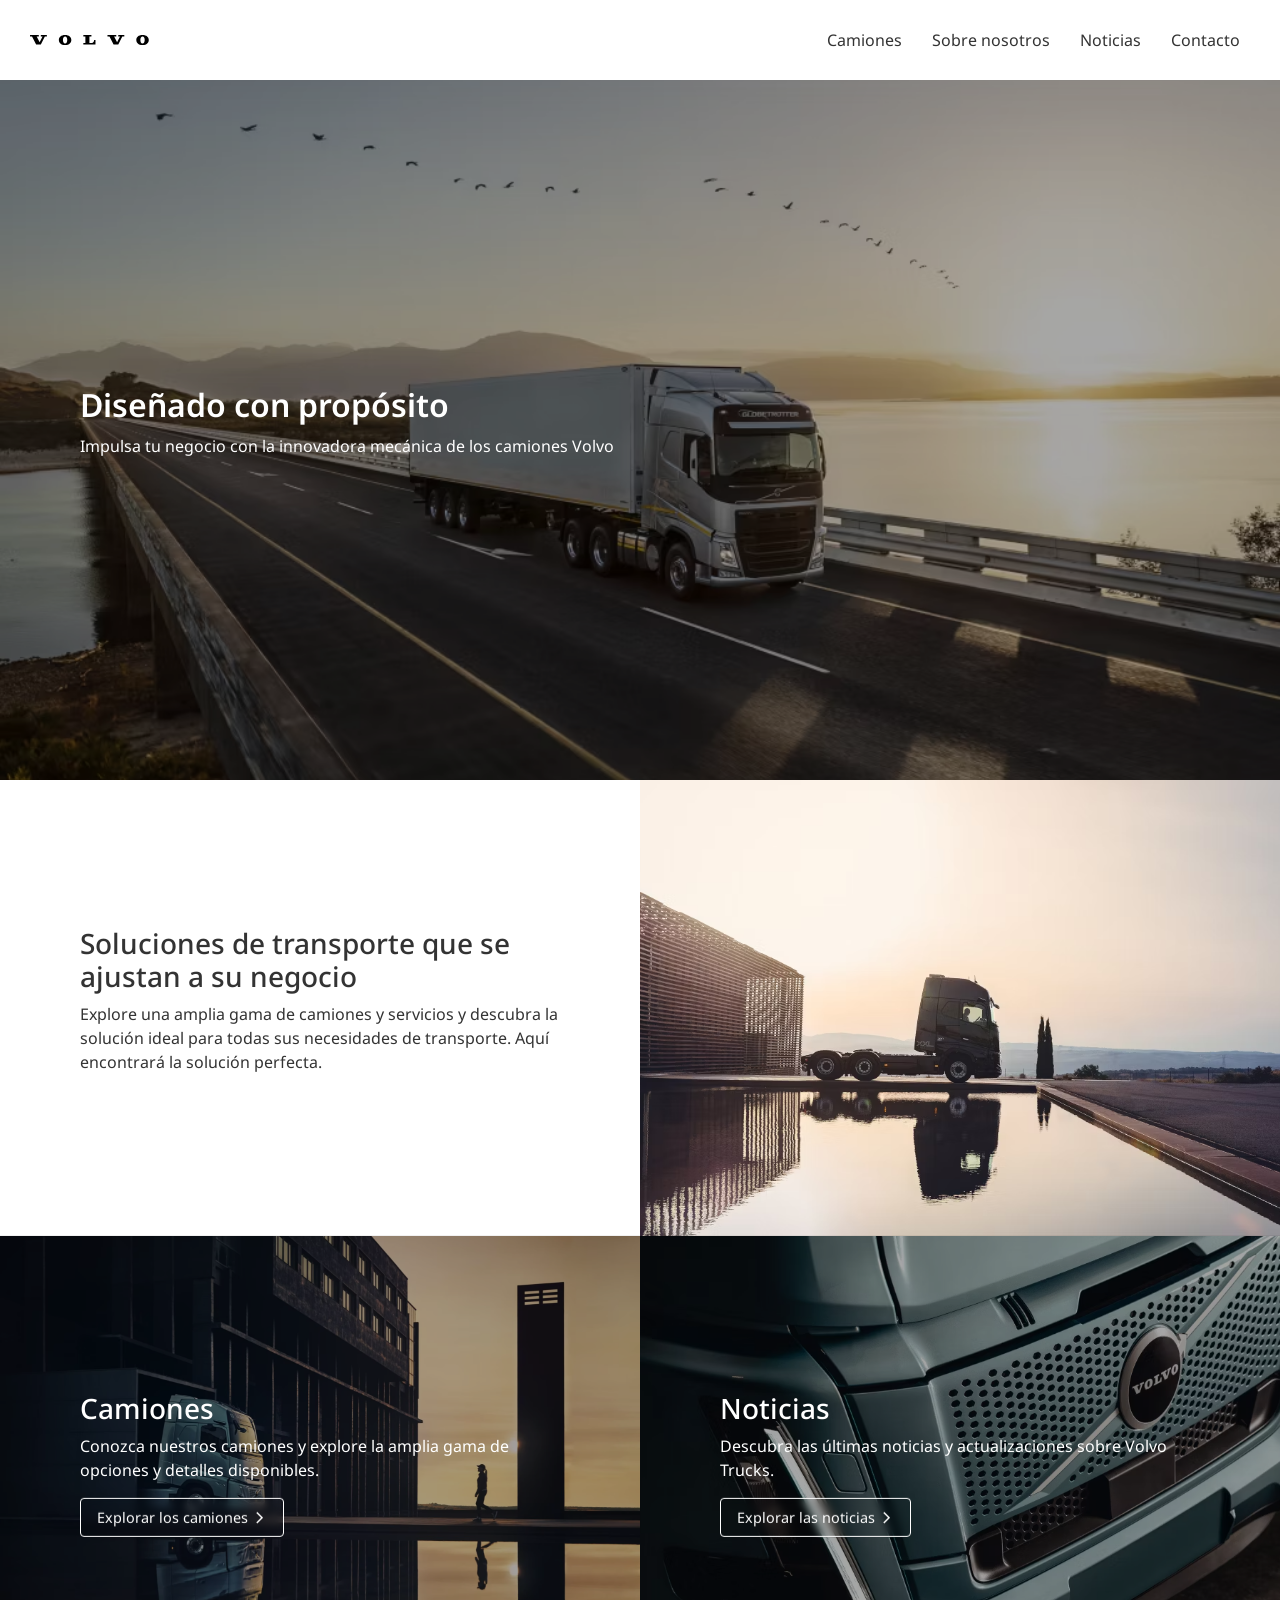
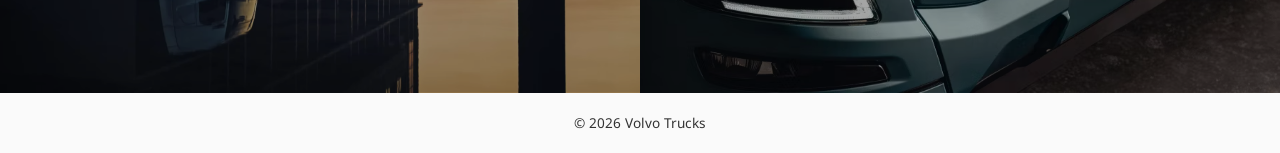
==== index.html @ fb96b5c9 "Cambios iniciales del sitio (Incorpora libreria de bootstrap, tipografia e iconos)" ====
<!doctype html>
<html lang="en">
  <head>
    <meta charset="UTF-8" />
    <meta name="viewport" content="width=device-width, initial-scale=1.0" />
    <meta
      name="description"
      content="Innovación en camiones Volvo para el mejor desarrollo de transporte y logística"
    />
    <title>Volvo Trucks - Innovación en camiones</title>

    <link
      href="https://cdn.jsdelivr.net/npm/bootstrap@5.3.8/dist/css/bootstrap.min.css"
      rel="stylesheet"
      integrity="sha384-sRIl4kxILFvY47J16cr9ZwB07vP4J8+LH7qKQnuqkuIAvNWLzeN8tE5YBujZqJLB"
      crossorigin="anonymous"
    />

    <link rel="preconnect" href="https://fonts.googleapis.com" />
    <link rel="preconnect" href="https://fonts.gstatic.com" crossorigin />
    <link
      href="https://fonts.googleapis.com/css2?family=Noto+Sans:ital,wght@0,100..900;1,100..900&display=swap"
      rel="stylesheet"
    />

    <link href="https://fonts.googleapis.com/css2?family=Material+Symbols+Outlined" rel="stylesheet" />

    <link rel="stylesheet" href="/css/style.css" />
  </head>

  <body>
    <header>
      <nav>
        <a id="logo" href="/index.html">
          <img src="./assets/logo.svg" alt="Logo de Volvo Trucks" />
        </a>
        <ul>
          <li><a href="pages/camiones.html">Camiones</a></li>
          <li><a href="pages/nosotros.html">Sobre nosotros</a></li>
          <li><a href="pages/noticias.html">Noticias</a></li>
          <li><a href="pages/contacto.html">Contacto</a></li>
        </ul>
      </nav>
    </header>

    <main>
      <section id="portada">
        <img src="./assets/portada.png" alt="Portada de Volvo Trucks" />
        <div class="overlay">
          <h2>Diseñado con propósito</h2>
          <p>Impulsa tu negocio con la innovadora mecánica de los camiones Volvo</p>
        </div>
      </section>

      <section id="informacion">
        <div class="column">
          <div class="overlay light">
            <h3>Soluciones de transporte que se ajustan a su negocio</h3>
            <p>
              Explore una amplia gama de camiones y servicios y descubra la solución ideal para todas sus necesidades de
              transporte. Aquí encontrará la solución perfecta.
            </p>
          </div>
        </div>

        <div class="column">
          <img src="./assets/imagen-2.png" alt="Soluciones de transporte Volvo Trucks" />
        </div>

        <div class="column">
          <img src="./assets/imagen-1.png" alt="Portada de Volvo Trucks" />
          <div class="overlay">
            <h3>Camiones</h3>
            <p>Conozca nuestros camiones y explore la amplia gama de opciones y detalles disponibles.</p>
            <a class="button outline-light" href="./pages/camiones.html">Explorar los camiones</a>
          </div>
        </div>

        <div class="column">
          <img src="./assets/imagen-3.png" alt="Portada de Volvo Trucks" />
          <div class="overlay">
            <h3>Noticias</h3>
            <p>Descubra las últimas noticias y actualizaciones sobre Volvo Trucks.</p>
            <a class="button outline-light" href="./pages/noticias.html">Explorar las noticias</a>
          </div>
        </div>
      </section>
    </main>

    <footer>
      <p>&copy; 2026 Volvo Trucks</p>
    </footer>

    <script
      src="https://cdn.jsdelivr.net/npm/bootstrap@5.3.8/dist/js/bootstrap.bundle.min.js"
      integrity="sha384-FKyoEForCGlyvwx9Hj09JcYn3nv7wiPVlz7YYwJrWVcXK/BmnVDxM+D2scQbITxI"
      crossorigin="anonymous"
    ></script>
  </body>
</html>
---- css/style.css ----
/* GENERAL */
* {
  margin: 0;
  padding: 0;
  box-sizing: border-box;
}

body {
  font-family: 'Noto Sans', sans-serif;
  font-size: 16px;
  font-weight: 400;
}

img {
  width: 100%;
  height: 100%;
  object-fit: cover;
}

h1 {
  font-size: 2.5rem;
  font-weight: 600;
  margin-bottom: 20px;
}

h2 {
  font-size: 2rem;
  font-weight: 600;
  margin-bottom: 10px;
}

h3 {
  font-size: 1.75rem;
  font-weight: 500;
}

p {
  font-size: 1rem;
}

.button {
  display: inline-flex;
  align-items: center;
  padding: 8px 16px;
  background-color: #333;
  color: #fff;
  font-size: 0.9rem;
  text-decoration: none;
  border-radius: 4px;
  vertical-align: middle;
  transition: all 0.3s;
  backdrop-filter: blur(4px);
}

.button:hover {
  background-color: #555;
}

.button::after {
  content: '\e5e1';
  font-family: 'Material Symbols Outlined';
  margin-left: 5px;
}

.button.outline-dark {
  background-color: transparent;
  border: 1px solid #333;
  color: #333;
}
.button.outline-dark:hover {
  background-color: rgba(51, 51, 51, 0.25);
}

.button.outline-light {
  background-color: transparent;
  border: 1px solid #fff;
  color: #fff;
}

.button.outline-light:hover {
  background-color: rgba(255, 255, 255, 0.25);
}

/* NAV */
nav {
  background-color: #fff;
  color: #333;
  padding: 0 30px;
  display: flex;
  align-items: center;
  justify-content: space-between;
}

nav #logo {
  width: 120px;
  height: 80px;
}

nav #logo img {
  width: 100%;
  height: 100%;
  object-fit: contain;
}

nav ul {
  list-style: none;
  display: flex;
  align-items: center;
  gap: 20px;
  margin: 0;
  padding: 0;
}

nav ul li a {
  color: #333;
  line-height: 80px;
  text-decoration: none;
  margin-right: 10px;
  transition: all 0.3s;
  position: relative;
}

nav ul li a:hover {
  color: #999;
}

nav ul li a::after {
  position: absolute;
  bottom: -2px;
  content: '';
  display: block;
  width: 0;
  height: 1px;
  background-color: #999;
  transition: all 0.3s;
}

nav ul li a:hover::after {
  width: 85%;
}

/* SECTION */
section {
  position: relative;
  overflow: hidden;
}

section .overlay {
  position: absolute;
  top: 50%;
  left: 50%;
  transform: translate(-50%, -50%);
  width: 100%;
  height: 100%;
  background-color: rgba(0, 0, 0, 0.35);
  display: flex;
  flex-direction: column;
  justify-content: center;
  align-items: flex-start;
  padding: 50px 80px;
  color: #fff;
}

section .overlay.light {
  background-color: rgba(255, 255, 255, 0.35);
  color: #333;
}

section .column {
  position: relative;
}

section .content {
  padding: 30px;
  position: relative;
}

#informacion {
  display: grid;
  grid-template-columns: repeat(2, 1fr);
  grid-template-rows: repeat(2, 1fr);
}

/* FOOTER */
footer {
  background-color: #fafafa;
  color: #333;
  text-align: center;
  padding: 20px 10px;
}

footer p {
  font-size: 0.85rem;
  margin: 0;
  padding: 0;
}

/* MEDIA QUERIES */
@media all and (min-width: 1024px) {
  #portada img {
    height: 700px;
  }

  #camiones > img {
    height: 500px;
  }
}
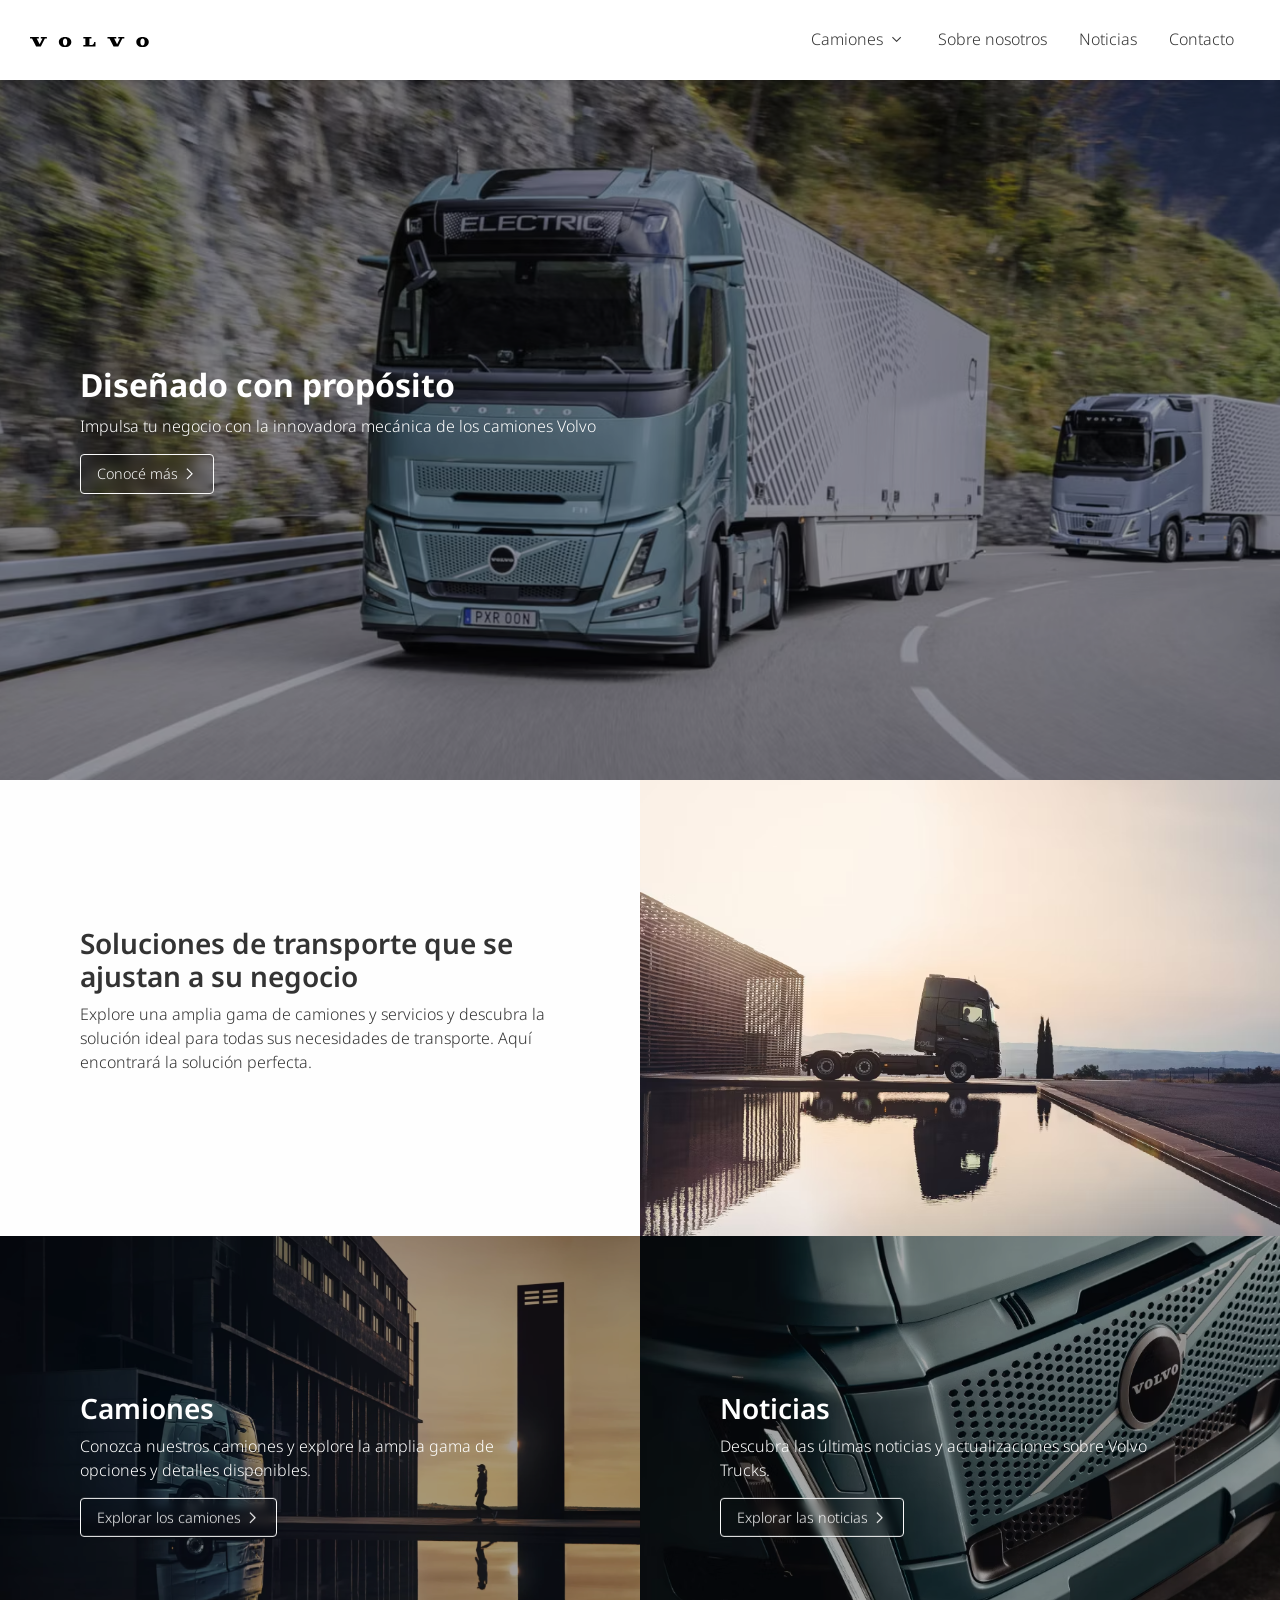
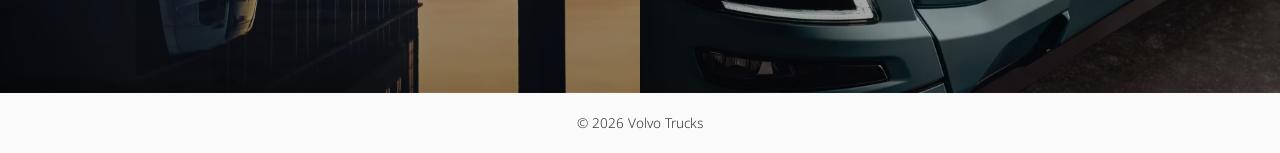
==== commit e138de06: "Agrega contenido a paginas, pasa css a scss y agrega animaciones" ====
--- a/index.html
+++ b/index.html
@@ -16,6 +16,8 @@
       crossorigin="anonymous"
     />
 
+    <link href="https://unpkg.com/aos@2.3.1/dist/aos.css" rel="stylesheet" />
+
     <link rel="preconnect" href="https://fonts.googleapis.com" />
     <link rel="preconnect" href="https://fonts.gstatic.com" crossorigin />
     <link
@@ -25,35 +27,87 @@
 
     <link href="https://fonts.googleapis.com/css2?family=Material+Symbols+Outlined" rel="stylesheet" />
 
-    <link rel="stylesheet" href="/css/style.css" />
+    <link rel="stylesheet" href="./css/main.css" />
   </head>
 
   <body>
     <header>
-      <nav>
-        <a id="logo" href="/index.html">
-          <img src="./assets/logo.svg" alt="Logo de Volvo Trucks" />
-        </a>
-        <ul>
-          <li><a href="pages/camiones.html">Camiones</a></li>
-          <li><a href="pages/nosotros.html">Sobre nosotros</a></li>
-          <li><a href="pages/noticias.html">Noticias</a></li>
-          <li><a href="pages/contacto.html">Contacto</a></li>
-        </ul>
+      <nav class="navbar navbar-expand-lg fixed-top shadow-sm">
+        <div class="container-fluid p-0">
+          <a id="logo" class="navbar-brand" href="./index.html">
+            <img src="./assets/logo.svg" alt="Logo de Volvo Trucks" />
+          </a>
+
+          <button
+            id="btnMobileMenu"
+            class="navbar-toggler"
+            type="button"
+            data-bs-toggle="offcanvas"
+            data-bs-target="#offcanvasRight"
+            aria-controls="offcanvasRight"
+          >
+            <span class="navbar-toggler-icon"></span>
+          </button>
+
+          <div class="offcanvas offcanvas-end" id="offcanvasRight" tabindex="-1" aria-labelledby="offcanvasRightLabel">
+            <div class="offcanvas-header">
+              <a class="offcanvas-brand" href="./index.html">
+                <img src="./assets/logo.svg" alt="Logo de Volvo Trucks" />
+              </a>
+
+              <button type="button" class="btn-close" data-bs-dismiss="offcanvas" aria-label="Close"></button>
+            </div>
+
+            <div class="offcanvas-body justify-content-end">
+              <ul class="navbar-nav">
+                <li class="nav-item dropdown">
+                  <a
+                    class="nav-link dropdown-toggle"
+                    href="./pages/camiones.html"
+                    role="button"
+                    data-bs-toggle="dropdown"
+                    aria-haspopup="true"
+                    aria-expanded="false"
+                  >
+                    Camiones
+                  </a>
+                  <div class="dropdown-menu" aria-labelledby="navbarDropdown">
+                    <a class="dropdown-item" href="./pages/camiones.html">Volvo FH16 Aero</a>
+                    <a class="dropdown-item" href="./pages/camiones.html">Volvo FH Aero</a>
+                    <a class="dropdown-item" href="./pages/camiones.html">Volvo FH16</a>
+                    <a class="dropdown-item" href="./pages/camiones.html">Volvo FH</a>
+                    <a class="dropdown-item" href="./pages/camiones.html">Volvo FMX</a>
+                    <a class="dropdown-item" href="./pages/camiones.html">Volvo FM</a>
+                  </div>
+                </li>
+                <li class="nav-item">
+                  <a class="nav-link" href="./pages/nosotros.html">Sobre nosotros</a>
+                </li>
+                <li class="nav-item">
+                  <a class="nav-link" href="./pages/noticias.html">Noticias</a>
+                </li>
+                <li class="nav-item">
+                  <a class="nav-link" href="./pages/contacto.html">Contacto</a>
+                </li>
+              </ul>
+            </div>
+          </div>
+        </div>
       </nav>
     </header>
 
-    <main>
-      <section id="portada">
+    <main id="home">
+      <section id="hero" data-aos="fade-in" data-aos-duration="1000">
         <img src="./assets/portada.png" alt="Portada de Volvo Trucks" />
         <div class="overlay">
           <h2>Diseñado con propósito</h2>
           <p>Impulsa tu negocio con la innovadora mecánica de los camiones Volvo</p>
+          <a class="button outline-light" href="./pages/nosotros.html">Conocé más</a>
         </div>
       </section>
 
-      <section id="informacion">
-        <div class="column">
+      <section id="information">
+        <div class="column" data-aos="fade-up" data-aos-delay="300">
           <div class="overlay light">
             <h3>Soluciones de transporte que se ajustan a su negocio</h3>
             <p>
@@ -63,11 +117,11 @@
           </div>
         </div>
 
-        <div class="column">
+        <div class="column" data-aos="fade-up" data-aos-delay="600">
           <img src="./assets/imagen-2.png" alt="Soluciones de transporte Volvo Trucks" />
         </div>
 
-        <div class="column">
+        <div class="column" data-aos="fade-up" data-aos-delay="300">
           <img src="./assets/imagen-1.png" alt="Portada de Volvo Trucks" />
           <div class="overlay">
             <h3>Camiones</h3>
@@ -76,7 +130,7 @@
           </div>
         </div>
 
-        <div class="column">
+        <div class="column" data-aos="fade-up" data-aos-delay="600">
           <img src="./assets/imagen-3.png" alt="Portada de Volvo Trucks" />
           <div class="overlay">
             <h3>Noticias</h3>
@@ -96,5 +150,10 @@
       integrity="sha384-FKyoEForCGlyvwx9Hj09JcYn3nv7wiPVlz7YYwJrWVcXK/BmnVDxM+D2scQbITxI"
       crossorigin="anonymous"
     ></script>
+
+    <script src="https://unpkg.com/aos@2.3.1/dist/aos.js"></script>
+    <script>
+      AOS.init();
+    </script>
   </body>
 </html>
--- a/css/main.css
+++ b/css/main.css
@@ -0,0 +1,473 @@
+/* VARIABLES */
+/* GENERALES */
+* {
+  margin: 0;
+  padding: 0;
+  box-sizing: border-box;
+}
+
+body {
+  font-family: "Noto Sans", sans-serif;
+  font-size: 16px;
+  font-weight: 300;
+}
+
+main {
+  padding-top: 80px;
+}
+
+img {
+  width: 100%;
+  height: 100%;
+  object-fit: cover;
+}
+
+h1 {
+  font-size: 2.5rem;
+  font-weight: 700;
+  margin-bottom: 20px;
+}
+@media (max-width: 1023px) {
+  h1 {
+    font-size: 2rem;
+  }
+}
+@media (max-width: 479px) {
+  h1 {
+    font-size: 1.65rem;
+  }
+}
+
+h2 {
+  font-size: 2rem;
+  font-weight: 700;
+  margin-bottom: 10px;
+}
+@media (max-width: 1023px) {
+  h2 {
+    font-size: 1.75rem;
+  }
+}
+@media (max-width: 479px) {
+  h2 {
+    font-size: 1.5rem;
+  }
+}
+
+h3 {
+  font-size: 1.75rem;
+  font-weight: 600;
+}
+@media (max-width: 1023px) {
+  h3 {
+    font-size: 1.5rem;
+  }
+}
+@media (max-width: 479px) {
+  h3 {
+    font-size: 1.2rem;
+  }
+}
+
+p {
+  font-size: 1rem;
+}
+@media (max-width: 1023px) {
+  p {
+    font-size: 0.95rem;
+  }
+}
+@media (max-width: 479px) {
+  p {
+    font-size: 0.9rem;
+  }
+}
+
+.button {
+  display: inline-flex;
+  align-items: center;
+  padding: 8px 16px;
+  background-color: #333;
+  color: #fff;
+  font-size: 0.9rem;
+  text-decoration: none;
+  border: none;
+  border-radius: 4px;
+  transition: all 0.3s ease;
+  backdrop-filter: blur(5px);
+}
+.button:hover {
+  background-color: #999;
+}
+.button::after {
+  content: "\e5e1";
+  font-family: "Material Symbols Outlined";
+  margin-left: 5px;
+  transition: all 0.3s ease;
+}
+.button:hover::after {
+  transform: translateX(5px);
+}
+.button.outline-dark {
+  background-color: transparent;
+  border: 1px solid #333;
+  color: #333;
+}
+.button.outline-dark:hover {
+  background-color: rgba(51, 51, 51, 0.25);
+}
+.button.outline-light {
+  background-color: transparent;
+  border: 1px solid #fafafa;
+  color: #fafafa;
+}
+.button.outline-light:hover {
+  background-color: rgba(250, 250, 250, 0.25);
+}
+.button.no-icon::after {
+  content: none;
+}
+@media (max-width: 1023px) {
+  .button {
+    font-size: 0.85rem;
+  }
+}
+@media (max-width: 479px) {
+  .button {
+    font-size: 0.8rem;
+  }
+}
+
+.link {
+  display: inline-flex;
+  align-items: center;
+  color: #999;
+  font-size: 0.9rem;
+  text-decoration: none;
+  transition: all 0.3s ease;
+}
+.link:hover {
+  color: #333;
+}
+.link::after {
+  content: "\e5e1";
+  font-family: "Material Symbols Outlined";
+  margin-left: 5px;
+  transition: all 0.3s ease;
+}
+.link:hover::after {
+  transform: translateX(5px);
+}
+.link.light {
+  color: #fafafa;
+}
+.link.light:hover {
+  color: #999;
+}
+@media (max-width: 1023px) {
+  .link {
+    font-size: 0.85rem;
+  }
+}
+@media (max-width: 479px) {
+  .link {
+    font-size: 0.8rem;
+  }
+}
+
+/* SECTION */
+section {
+  position: relative;
+  overflow: hidden;
+}
+section .overlay {
+  position: absolute;
+  top: 50%;
+  left: 50%;
+  transform: translate(-50%, -50%);
+  width: 100%;
+  height: 100%;
+  background-color: rgba(0, 0, 0, 0.35);
+  display: flex;
+  flex-direction: column;
+  justify-content: center;
+  align-items: flex-start;
+  padding: 50px 80px;
+  color: #fff;
+}
+section .overlay.light {
+  background-color: rgba(250, 250, 250, 0.25);
+  color: #333;
+}
+@media (max-width: 1023px) {
+  section .overlay {
+    padding: 30px 50px;
+  }
+}
+@media (max-width: 479px) {
+  section .overlay {
+    padding: 20px 30px;
+  }
+}
+section .column {
+  position: relative;
+  overflow: hidden;
+}
+section .column img {
+  transition: all 0.3s ease;
+}
+section .column:hover img {
+  transform: scale(1.1);
+}
+section .content {
+  padding: 30px;
+  position: relative;
+}
+@media (max-width: 1023px) {
+  section .content {
+    padding: 20px;
+  }
+}
+@media (max-width: 479px) {
+  section .content {
+    padding: 15px;
+  }
+}
+
+/* HEADER */
+header nav {
+  background-color: #fff;
+  color: #333;
+  padding: 0 30px !important;
+  min-height: 80px;
+}
+header nav #logo {
+  width: 120px;
+}
+header nav .nav-item {
+  position: relative;
+}
+header nav .nav-item .nav-link, header nav .nav-item .dropdown-item {
+  color: #333 !important;
+  transition: all 0.3s ease;
+  padding: 0.5rem 1rem !important;
+  display: flex;
+  align-items: center;
+  font-weight: 300;
+  line-height: 1.2rem;
+}
+header nav .nav-item .nav-link:hover, header nav .nav-item .dropdown-item:hover {
+  color: #999 !important;
+}
+@media (max-width: 1023px) {
+  header nav .nav-item .nav-link, header nav .nav-item .dropdown-item {
+    font-size: 1rem;
+    padding: 0.5rem 0 !important;
+  }
+}
+header nav .nav-item .dropdown-toggle::after {
+  content: "\e69b";
+  font-family: "Material Symbols Outlined";
+  border: none;
+  font-size: 1.2rem;
+  line-height: 1.2rem;
+  margin-left: 0.25rem;
+  vertical-align: initial;
+  transition: all 0.3s ease;
+}
+header nav .nav-item .dropdown-toggle.show::after {
+  transform: rotate(180deg);
+}
+header nav .nav-item .dropdown-menu {
+  background-color: #fff;
+  border: 1px solid #ededed;
+  padding: 1rem 0.5rem;
+}
+@media (max-width: 1023px) {
+  header nav .nav-item .dropdown-menu {
+    border: none;
+    padding: 0;
+    margin-bottom: 1rem;
+  }
+}
+header nav .nav-item .dropdown-item {
+  background-color: transparent;
+}
+header nav .nav-item .dropdown-item:hover {
+  background-color: transparent;
+}
+header nav .nav-item .dropdown-item.active {
+  font-weight: 500;
+}
+@media (max-width: 1023px) {
+  header nav .nav-item .dropdown-item {
+    font-size: 0.9rem;
+    padding: 0.25rem 0 !important;
+  }
+}
+header nav .nav-item.active .nav-link, header nav .nav-item.active .dropdown-item {
+  font-weight: 500;
+}
+header nav .offcanvas-brand {
+  width: 120px;
+}
+header nav #btnMobileMenu {
+  border: none;
+  padding: 0;
+}
+
+footer {
+  background-color: #fafafa;
+  color: #333;
+  text-align: center;
+  padding: 20px 10px;
+}
+footer p {
+  font-size: 0.85rem;
+  margin: 0;
+  padding: 0;
+}
+
+/* INDEX */
+@media (min-width: 1024px) {
+  #hero > img {
+    width: 100%;
+    height: 700px;
+    object-fit: cover;
+  }
+}
+@media (max-width: 1023px) {
+  #hero > img {
+    width: 100%;
+    height: 600px;
+    object-fit: cover;
+  }
+}
+@media (max-width: 767px) {
+  #hero > img {
+    width: 100%;
+    height: 500px;
+    object-fit: cover;
+  }
+}
+
+#information {
+  display: grid;
+  grid-template-columns: repeat(2, 1fr);
+  grid-template-rows: repeat(2, 1fr);
+}
+@media (max-width: 767px) {
+  #information {
+    grid-template-columns: 1fr;
+    grid-template-rows: repeat(4, 1fr);
+  }
+}
+
+@media (min-width: 1024px) {
+  #trucks section > img {
+    width: 100%;
+    height: 500px;
+    object-fit: cover;
+  }
+}
+@media (max-width: 1023px) {
+  #trucks section > img {
+    width: 100%;
+    height: 400px;
+    object-fit: cover;
+  }
+}
+@media (max-width: 767px) {
+  #trucks section > img {
+    width: 100%;
+    height: 350px;
+    object-fit: cover;
+  }
+}
+#trucks section .card img {
+  transition: all 0.3s ease;
+}
+#trucks section .card:hover img {
+  transform: scale(1.05);
+}
+
+form {
+  width: 100%;
+  max-width: 700px;
+  margin: 0 auto;
+  padding: 2.5rem 3rem;
+  background-color: #fafafa;
+}
+form label {
+  font-weight: 400;
+}
+form input::placeholder, form textarea::placeholder {
+  color: #999 !important;
+  font-weight: 300;
+}
+form textarea {
+  resize: none;
+}
+@media (max-width: 479px) {
+  form {
+    padding: 2rem;
+  }
+}
+
+@media (min-width: 1024px) {
+  #about section > img {
+    width: 100%;
+    height: 500px;
+    object-fit: cover;
+  }
+}
+@media (max-width: 1023px) {
+  #about section > img {
+    width: 100%;
+    height: 400px;
+    object-fit: cover;
+  }
+}
+@media (max-width: 767px) {
+  #about section > img {
+    width: 100%;
+    height: 350px;
+    object-fit: cover;
+  }
+}
+
+@media (min-width: 1024px) {
+  #news #hero > img {
+    width: 100%;
+    height: 500px;
+    object-fit: cover;
+  }
+}
+@media (max-width: 1023px) {
+  #news #hero > img {
+    width: 100%;
+    height: 400px;
+    object-fit: cover;
+  }
+}
+@media (max-width: 767px) {
+  #news #hero > img {
+    width: 100%;
+    height: 350px;
+    object-fit: cover;
+  }
+}
+#news #hero .overlay p {
+  max-width: 768px;
+}
+#news .entrie .date {
+  font-size: 0.85rem;
+  color: #999;
+  display: block;
+  margin-bottom: 0.25rem;
+}
+#news .entrie img {
+  aspect-ratio: 4/3;
+}
+
+/*# sourceMappingURL=main.css.map */
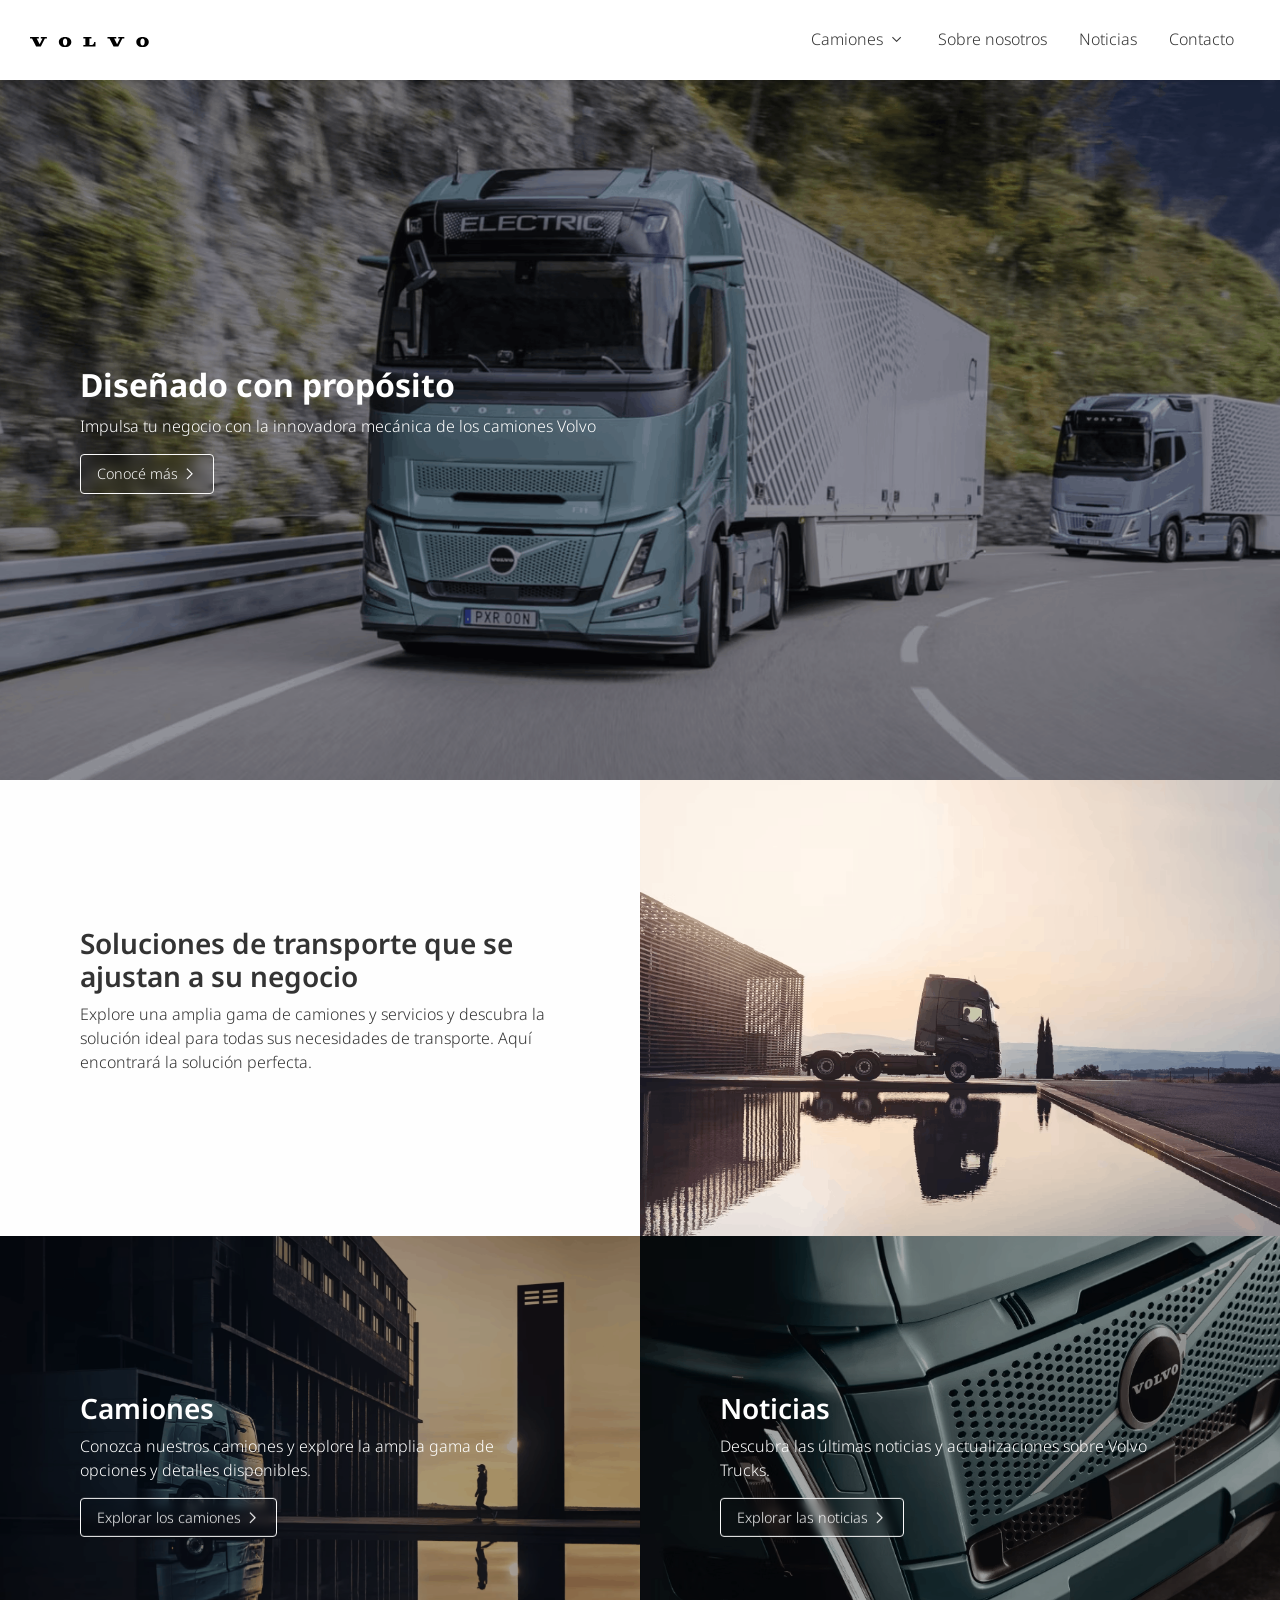
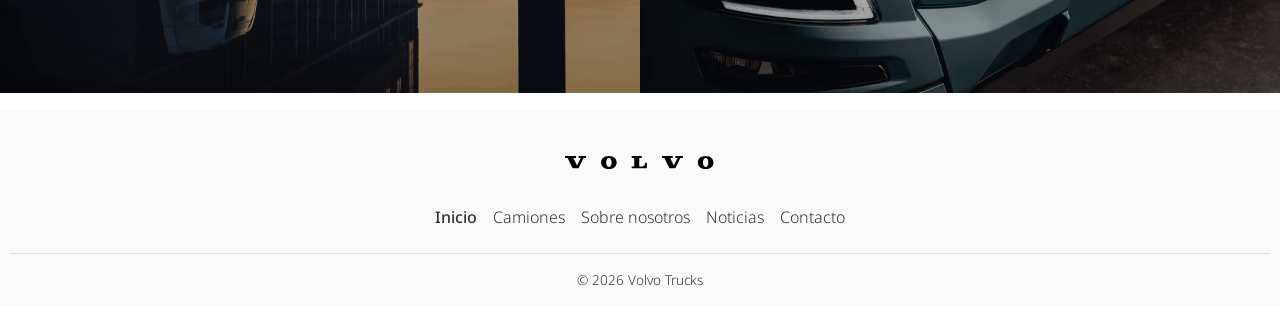
==== commit 25e49575: "Modifica footer y comprime imagenes" ====
--- a/index.html
+++ b/index.html
@@ -141,8 +141,30 @@
       </section>
     </main>
 
-    <footer>
-      <p>&copy; 2026 Volvo Trucks</p>
+    <footer class="py-3 my-3">
+      <a class="brand" href="./index.html">
+        <img src="./assets/logo.svg" alt="Logo de Volvo Trucks" />
+      </a>
+
+      <ul class="nav justify-content-center border-bottom pb-3 mb-3">
+        <li class="nav-item">
+          <a class="nav-link px-2 active" href="./index.html">Inicio</a>
+        </li>
+        <li class="nav-item">
+          <a class="nav-link px-2" href="./pages/camiones.html">Camiones</a>
+        </li>
+        <li class="nav-item">
+          <a class="nav-link px-2" href="./pages/nosotros.html">Sobre nosotros</a>
+        </li>
+        <li class="nav-item">
+          <a class="nav-link px-2" href="./pages/noticias.html">Noticias</a>
+        </li>
+        <li class="nav-item">
+          <a class="nav-link px-2" href="./pages/contacto.html">Contacto</a>
+        </li>
+      </ul>
+
+      <p class="text-center">&copy; 2026 Volvo Trucks</p>
     </footer>
 
     <script
--- a/css/main.css
+++ b/css/main.css
@@ -243,6 +243,10 @@
 }
 header nav #logo {
   width: 120px;
+  transition: all 0.5s ease;
+}
+header nav #logohover {
+  transform: scale(1.1);
 }
 header nav .nav-item {
   position: relative;
@@ -305,7 +309,7 @@
     padding: 0.25rem 0 !important;
   }
 }
-header nav .nav-item.active .nav-link, header nav .nav-item.active .dropdown-item {
+header nav .active .nav-link, header nav .active .nav-item .dropdown-item, header nav .nav-item .active .dropdown-item {
   font-weight: 500;
 }
 header nav .offcanvas-brand {
@@ -321,6 +325,27 @@
   color: #333;
   text-align: center;
   padding: 20px 10px;
+}
+footer .brand {
+  display: block;
+  margin: 1.5rem auto !important;
+}
+footer .brand img {
+  width: 150px;
+}
+footer .nav a {
+  color: #333;
+}
+footer .nav a:hover {
+  color: #999;
+}
+footer .nav a.active {
+  font-weight: 500;
+}
+@media (max-width: 479px) {
+  footer .nav {
+    flex-direction: column;
+  }
 }
 footer p {
   font-size: 0.85rem;
